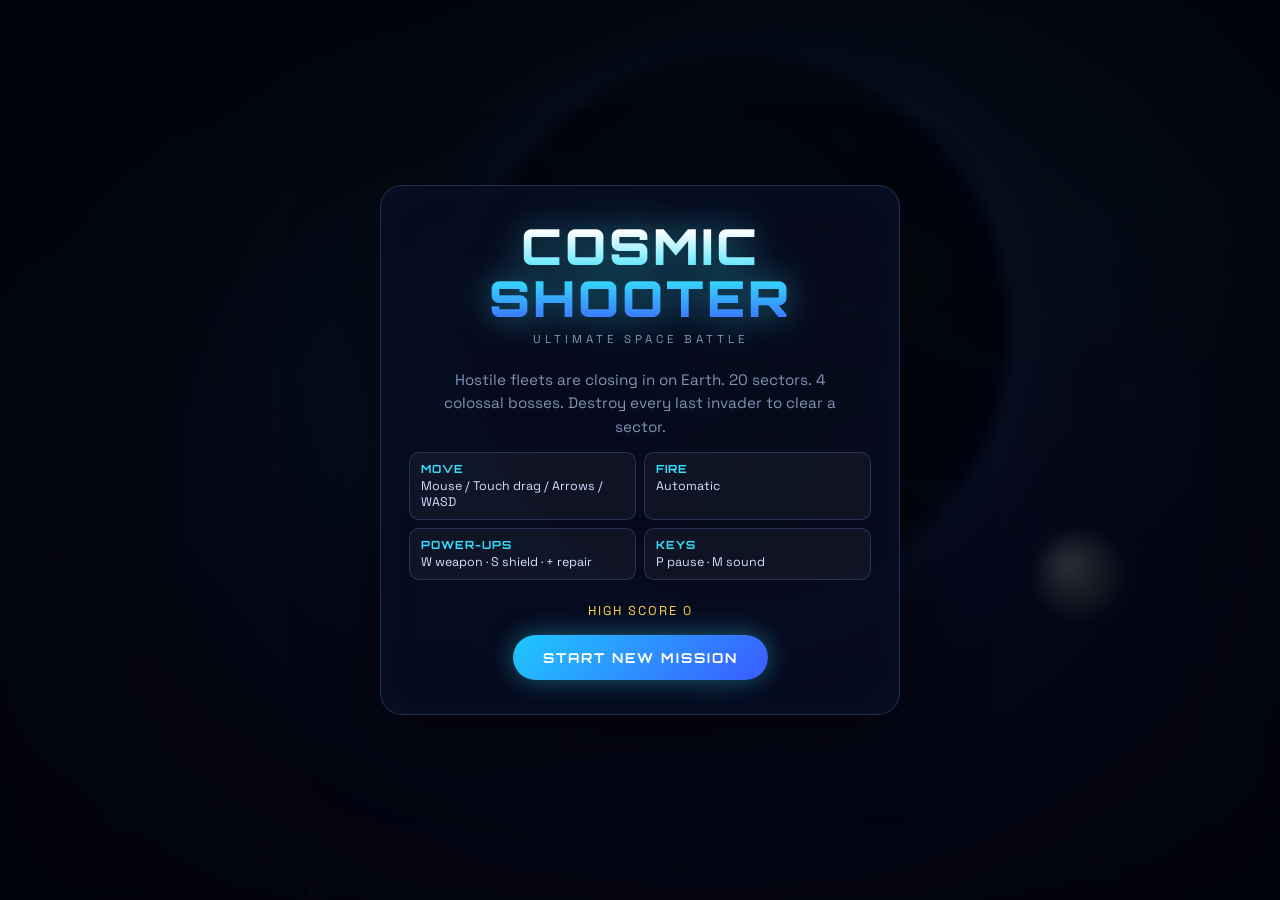
==== website/space-shooter/index.html @ f973ffc4 "Add files via upload" ====
<!DOCTYPE html>
<html lang="en">
<head>
<meta charset="UTF-8">
<meta name="viewport" content="width=device-width, initial-scale=1.0, maximum-scale=1.0, user-scalable=no">
<meta name="theme-color" content="#02040d">
<title>Cosmic Shooter - Ultimate Space Battle</title>
<link href="https://fonts.googleapis.com/css2?family=Orbitron:wght@400;600;700;900&family=Space+Grotesk:wght@400;500;600&display=swap" rel="stylesheet">
<style>
:root{
  --cyan:#35e0ff; --blue:#3b6bff; --green:#3dffa6; --red:#ff3d71; --gold:#ffd24a; --violet:#a46bff;
  --panel:rgba(8,14,32,.78); --line:rgba(120,170,255,.22); --txt:#cfe0ff; --dim:#7f93b8;
}
*{margin:0;padding:0;box-sizing:border-box;-webkit-user-select:none;user-select:none;-webkit-tap-highlight-color:transparent}
html,body{height:100%;background:#02040d;overflow:hidden;font-family:'Space Grotesk',system-ui,sans-serif;color:var(--txt)}
#game{position:relative;width:100vw;height:100vh;height:100dvh;overflow:hidden;touch-action:none;
  background:radial-gradient(ellipse at 50% 0%,#0a1236 0%,#02040d 70%)}
#gameCanvas{position:absolute;inset:0;width:100%;height:100%;display:block;z-index:1}
#game::after{content:'';position:absolute;inset:0;z-index:2;pointer-events:none;
  background:radial-gradient(ellipse at center,transparent 55%,rgba(0,0,10,.55) 100%)}
.hidden{display:none!important}
.orb{font-family:'Orbitron',sans-serif}

/* ---------- HUD ---------- */
#hud{position:absolute;top:0;left:0;width:100%;z-index:10;pointer-events:none;padding:max(10px,env(safe-area-inset-top)) 14px 0}
.hud-top{display:grid;grid-template-columns:1fr auto 1fr;gap:10px;align-items:start;max-width:980px;margin:0 auto}
.stat{display:flex;flex-direction:column;gap:3px;min-width:0}
.stat.center{align-items:center;text-align:center}
.stat.right{align-items:flex-end}
.lbl{font-family:'Orbitron',sans-serif;font-size:.62rem;letter-spacing:3px;color:var(--dim);font-weight:600}
.val{font-family:'Orbitron',sans-serif;font-size:1.25rem;font-weight:800;color:#fff;text-shadow:0 0 14px rgba(53,224,255,.7)}
.val b{color:var(--cyan)}
.sub{font-size:.7rem;color:var(--dim);letter-spacing:1px}
.sub b{color:var(--gold);font-weight:600}
.bar{width:150px;max-width:34vw;height:10px;border-radius:8px;background:rgba(255,255,255,.08);border:1px solid var(--line);overflow:hidden}
.bar>i{display:block;height:100%;width:100%;border-radius:8px;background:linear-gradient(90deg,#1ad1ff,#3dffa6);box-shadow:0 0 12px rgba(61,255,166,.7);transition:width .15s,background .3s}
#hullText{font-family:'Orbitron',sans-serif;font-size:.8rem;font-weight:700;color:var(--green)}
.hud-sub{display:flex;justify-content:center;align-items:center;gap:14px;margin:10px auto 0;max-width:620px;flex-wrap:wrap}
.chip{font-family:'Orbitron',sans-serif;font-size:.68rem;letter-spacing:2px;padding:4px 10px;border-radius:20px;background:var(--panel);border:1px solid var(--line);color:var(--txt)}
.chip b{color:var(--cyan)}
#comboChip b{color:var(--gold)}
#shieldChip b{color:#7dd3ff}
.prog{width:min(360px,70vw);height:8px;border-radius:8px;background:rgba(255,255,255,.07);border:1px solid var(--line);overflow:hidden}
.prog>i{display:block;height:100%;width:0;background:linear-gradient(90deg,var(--violet),var(--cyan));box-shadow:0 0 12px rgba(53,224,255,.7);transition:width .2s}
#bossBar{margin:10px auto 0;width:min(560px,86vw);text-align:center}
#bossName{font-family:'Orbitron',sans-serif;font-size:.8rem;letter-spacing:4px;color:var(--red);font-weight:800;text-shadow:0 0 12px var(--red);margin-bottom:5px}
#bossBar .prog{height:14px;width:100%;border-color:rgba(255,61,113,.5)}
#bossBar .prog>i{background:linear-gradient(90deg,#ff3d71,#ff9a3d);box-shadow:0 0 16px rgba(255,61,113,.8)}
#hudBtns{position:absolute;right:12px;top:max(64px,calc(env(safe-area-inset-top) + 56px));display:flex;flex-direction:column;gap:8px;pointer-events:auto;z-index:11}
.icon-btn{width:38px;height:38px;border-radius:50%;border:1px solid var(--line);background:var(--panel);color:var(--txt);font-size:1rem;cursor:pointer;display:flex;align-items:center;justify-content:center;backdrop-filter:blur(6px);transition:.2s}
.icon-btn:hover{border-color:var(--cyan);box-shadow:0 0 14px rgba(53,224,255,.5)}

/* ---------- Mobile pads ---------- */
.mobile-controls{position:absolute;bottom:22px;left:0;width:100%;display:none;justify-content:space-between;padding:0 26px;z-index:12;pointer-events:none}
.mobile-btn{pointer-events:auto;width:68px;height:68px;border-radius:50%;background:rgba(53,224,255,.12);border:2px solid rgba(53,224,255,.7);
  color:var(--cyan);font-size:1.7rem;display:flex;align-items:center;justify-content:center;box-shadow:0 0 18px rgba(53,224,255,.35);backdrop-filter:blur(4px)}
.mobile-btn:active{background:rgba(53,224,255,.4);transform:scale(.94)}
@media (pointer:coarse){.mobile-controls{display:flex}}
@media (max-width:600px){.val{font-size:1rem}.bar{width:110px}.chip{font-size:.6rem;padding:3px 8px}}

/* ---------- Level alert ---------- */
#levelAlert{position:absolute;top:50%;left:50%;transform:translate(-50%,-50%);z-index:25;width:min(480px,90vw);text-align:center;
  padding:28px 24px;border-radius:18px;background:linear-gradient(160deg,rgba(10,18,44,.92),rgba(4,8,22,.92));
  border:1px solid var(--line);box-shadow:0 0 60px rgba(53,224,255,.18),inset 0 0 40px rgba(53,224,255,.05);backdrop-filter:blur(10px);animation:pop .45s ease}
#levelAlert.boss{border-color:rgba(255,61,113,.6);box-shadow:0 0 70px rgba(255,61,113,.3),inset 0 0 40px rgba(255,61,113,.07)}
#levelAlert .tag{font-family:'Orbitron',sans-serif;font-size:.7rem;letter-spacing:5px;color:var(--cyan);margin-bottom:8px}
#levelAlert.boss .tag{color:var(--red)}
#levelAlert h2{font-family:'Orbitron',sans-serif;font-size:2rem;font-weight:900;color:#fff;margin-bottom:4px}
#levelAlert .sector{color:var(--dim);letter-spacing:3px;font-size:.8rem;margin-bottom:18px;text-transform:uppercase}
#levelAlert .enemy{font-family:'Orbitron',sans-serif;font-size:1rem;color:var(--gold);margin-bottom:8px}
#levelAlert .obj{display:inline-block;padding:8px 18px;border-radius:30px;border:1px solid rgba(61,255,166,.5);color:var(--green);font-weight:600;font-size:.95rem;background:rgba(61,255,166,.07)}
@keyframes pop{from{opacity:0;transform:translate(-50%,-46%) scale(.94)}to{opacity:1;transform:translate(-50%,-50%) scale(1)}}

/* ---------- Overlay screens ---------- */
.screen{position:absolute;inset:0;z-index:30;display:flex;align-items:center;justify-content:center;padding:18px;
  background:radial-gradient(ellipse at center,rgba(4,8,24,.55),rgba(1,3,10,.88));backdrop-filter:blur(7px)}
.card{width:min(520px,100%);text-align:center;padding:34px 28px;border-radius:22px;background:var(--panel);border:1px solid var(--line);
  box-shadow:0 20px 80px rgba(0,0,0,.6),inset 0 0 50px rgba(53,224,255,.04);animation:rise .5s ease}
@keyframes rise{from{opacity:0;transform:translateY(16px)}to{opacity:1;transform:none}}
.logo{font-family:'Orbitron',sans-serif;font-weight:900;font-size:clamp(2rem,8vw,3.1rem);line-height:1.05;letter-spacing:3px;
  background:linear-gradient(180deg,#fff 10%,#35e0ff 55%,#3b6bff);-webkit-background-clip:text;background-clip:text;color:transparent;filter:drop-shadow(0 0 18px rgba(53,224,255,.55))}
.logo.danger{background:linear-gradient(180deg,#fff,#ff3d71 60%,#a4003a);-webkit-background-clip:text;background-clip:text}
.logo.gold{background:linear-gradient(180deg,#fff,#ffd24a 60%,#ff8a00);-webkit-background-clip:text;background-clip:text}
.logo.green{background:linear-gradient(180deg,#fff,#3dffa6 60%,#00a36a);-webkit-background-clip:text;background-clip:text}
.tagline{color:var(--dim);letter-spacing:4px;font-size:.72rem;margin:8px 0 22px;text-transform:uppercase}
.card p{color:var(--dim);font-size:.95rem;line-height:1.55;margin:0 auto 14px;max-width:420px}
.how{display:grid;grid-template-columns:repeat(2,1fr);gap:8px;margin:6px 0 22px;text-align:left}
.how div{font-size:.78rem;padding:9px 11px;border-radius:10px;background:rgba(255,255,255,.04);border:1px solid var(--line);color:var(--txt)}
.how b{color:var(--cyan);font-family:'Orbitron',sans-serif;font-size:.7rem;display:block;margin-bottom:2px;letter-spacing:1px}
.score-big{font-family:'Orbitron',sans-serif;font-size:2.3rem;font-weight:800;color:#fff;text-shadow:0 0 22px rgba(53,224,255,.7);margin:4px 0}
.best-line{color:var(--gold);font-size:.8rem;letter-spacing:2px;margin-bottom:16px}
.stars{font-size:2.4rem;letter-spacing:8px;margin:2px 0 14px;color:rgba(255,255,255,.14)}
.stars .on{color:var(--gold);text-shadow:0 0 18px rgba(255,210,74,.8)}
.stats{display:grid;grid-template-columns:repeat(2,1fr);gap:8px;margin:0 0 18px}
.stats div{padding:9px;border-radius:10px;background:rgba(255,255,255,.04);border:1px solid var(--line);font-size:.78rem;color:var(--dim)}
.stats b{display:block;font-family:'Orbitron',sans-serif;color:#fff;font-size:1rem;margin-top:2px}
.btns{display:flex;flex-direction:column;gap:10px;align-items:center}
.btn{font-family:'Orbitron',sans-serif;font-weight:700;letter-spacing:2px;font-size:.85rem;color:#fff;border:none;cursor:pointer;
  padding:14px 30px;min-width:240px;border-radius:50px;background:linear-gradient(135deg,#1ec8ff,#3b5bff);
  box-shadow:0 0 26px rgba(53,224,255,.4);transition:.2s}
.btn:hover{transform:translateY(-2px) scale(1.03);box-shadow:0 0 40px rgba(53,224,255,.7)}
.btn:active{transform:scale(.97)}
.btn.warn{background:linear-gradient(135deg,#ffb020,#ff5a1f);color:#190a00;box-shadow:0 0 26px rgba(255,170,0,.4)}
.btn.danger{background:linear-gradient(135deg,#ff3d71,#8a2be2);box-shadow:0 0 26px rgba(255,61,113,.45)}
.btn.ghost{background:transparent;border:1px solid var(--line);box-shadow:none;color:var(--txt)}
.btn.ghost:hover{border-color:var(--cyan);box-shadow:0 0 20px rgba(53,224,255,.35)}
.btn.gold{background:linear-gradient(135deg,#ffd24a,#ff9a00);color:#1b1000;box-shadow:0 0 26px rgba(255,210,74,.45)}
.small{font-size:.72rem;color:var(--dim);margin-top:14px;letter-spacing:1px}
</style>
</head>
<body>
<div id="game">
  <canvas id="gameCanvas"></canvas>

  <!-- HUD -->
  <div id="hud" class="hidden">
    <div class="hud-top">
      <div class="stat">
        <span class="lbl">SCORE</span>
        <span class="val" id="scoreText">0</span>
        <span class="sub">BEST <b id="bestText">0</b></span>
      </div>
      <div class="stat center">
        <span class="lbl" id="sectorText">SECTOR</span>
        <span class="val">LEVEL <b id="levelText">1</b><span style="color:var(--dim);font-size:.7em"> / 20</span></span>
      </div>
      <div class="stat right">
        <span class="lbl">HULL</span>
        <div class="bar"><i id="hullFill"></i></div>
        <span id="hullText">100%</span>
      </div>
    </div>
    <div class="hud-sub">
      <span class="chip" id="killChip">TARGETS <b id="killText">0/0</b></span>
      <span class="chip" id="weaponChip">WEAPON <b id="weaponText">MK-1</b></span>
      <span class="chip hidden" id="comboChip">COMBO <b id="comboText">x2</b></span>
      <span class="chip hidden" id="shieldChip">SHIELD <b id="shieldText">0s</b></span>
    </div>
    <div class="hud-sub" id="progWrap"><div class="prog"><i id="progFill"></i></div></div>
    <div id="bossBar" class="hidden">
      <div id="bossName">BOSS</div>
      <div class="prog"><i id="bossFill" style="width:100%"></i></div>
    </div>
  </div>
  <div id="hudBtns" class="hidden">
    <button class="icon-btn" data-act="pause" title="Pause (P)">❚❚</button>
    <button class="icon-btn" data-act="mute" id="muteBtn" title="Sound (M)">♪</button>
  </div>

  <!-- Level intro -->
  <div id="levelAlert" class="hidden">
    <div class="tag" id="alertTag">INCOMING WAVE</div>
    <h2 id="alertTitle">LEVEL 1</h2>
    <div class="sector" id="alertSector">Sector</div>
    <div class="enemy" id="alertEnemy">Enemy</div>
    <div class="obj" id="alertObj">Objective</div>
  </div>

  <div class="mobile-controls" id="mobileControls">
    <div class="mobile-btn" id="btnLeft">◀</div>
    <div class="mobile-btn" id="btnRight">▶</div>
  </div>

  <!-- Start -->
  <div id="startScreen" class="screen">
    <div class="card">
      <div class="logo">COSMIC<br>SHOOTER</div>
      <div class="tagline">Ultimate Space Battle</div>
      <p>Hostile fleets are closing in on Earth. 20 sectors. 4 colossal bosses. Destroy every last invader to clear a sector.</p>
      <div class="how">
        <div><b>MOVE</b>Mouse / Touch drag / Arrows / WASD</div>
        <div><b>FIRE</b>Automatic</div>
        <div><b>POWER-UPS</b>W weapon · S shield · + repair</div>
        <div><b>KEYS</b>P pause · M sound</div>
      </div>
      <div class="best-line">HIGH SCORE <span id="startBest">0</span></div>
      <div class="btns">
        <button id="resumeBtn" class="btn warn hidden" data-act="resume">CONTINUE · LEVEL <span id="resumeLevel">2</span></button>
        <button class="btn" data-act="start">START NEW MISSION</button>
      </div>
    </div>
  </div>

  <!-- Pause -->
  <div id="pauseScreen" class="screen hidden">
    <div class="card">
      <div class="logo" style="font-size:2.2rem">PAUSED</div>
      <div class="tagline">Systems on standby</div>
      <div class="btns">
        <button class="btn" data-act="unpause">RESUME</button>
        <button class="btn ghost" data-act="menu">QUIT TO MENU</button>
      </div>
    </div>
  </div>

  <!-- Level clear -->
  <div id="clearScreen" class="screen hidden">
    <div class="card">
      <div class="logo green" style="font-size:2.2rem">SECTOR CLEARED</div>
      <div class="tagline" id="clearSector">Sector</div>
      <div class="stars" id="clearStars">★★★</div>
      <div class="stats">
        <div>Enemies destroyed<b id="clKills">0</b></div>
        <div>Escaped<b id="clEsc">0</b></div>
        <div>Hull remaining<b id="clHull">0%</b></div>
        <div>Bonus<b id="clBonus">0</b></div>
      </div>
      <div class="score-big" id="clScore">0</div>
      <p id="nextInfo" style="margin-top:6px">Next</p>
      <div class="btns">
        <button class="btn" data-act="next">NEXT LEVEL</button>
        <button class="btn ghost" data-act="menu">SAVE &amp; QUIT TO MENU</button>
      </div>
    </div>
  </div>

  <!-- Game over -->
  <div id="overScreen" class="screen hidden">
    <div class="card">
      <div class="logo danger" style="font-size:2.3rem">EARTH FALLS</div>
      <div class="tagline">Mission failed · Level <span id="overLevel">1</span></div>
      <div class="score-big" id="overScore">0</div>
      <div class="best-line">HIGH SCORE <span id="overBest">0</span></div>
      <p>The invaders broke through. Regroup, pilot — humanity still has a chance.</p>
      <div class="btns">
        <button class="btn danger" data-act="retry">RETRY LEVEL <span id="retryLevel">1</span></button>
        <button class="btn ghost" data-act="start">RESTART FROM LEVEL 1</button>
        <button class="btn ghost" data-act="menu">MAIN MENU</button>
      </div>
    </div>
  </div>

  <!-- Victory -->
  <div id="winScreen" class="screen hidden">
    <div class="card">
      <div class="logo gold">EARTH SAVED</div>
      <div class="tagline">All 20 sectors liberated</div>
      <div class="score-big" id="winScore">0</div>
      <div class="best-line">HIGH SCORE <span id="winBest">0</span></div>
      <p>You defeated every fleet and all four bosses. Humanity is safe — legend.</p>
      <div class="btns">
        <button class="btn gold" data-act="start">PLAY AGAIN</button>
        <button class="btn ghost" data-act="menu">MAIN MENU</button>
      </div>
    </div>
  </div>
</div>

<script src="game.js"></script>
</body>
</html>
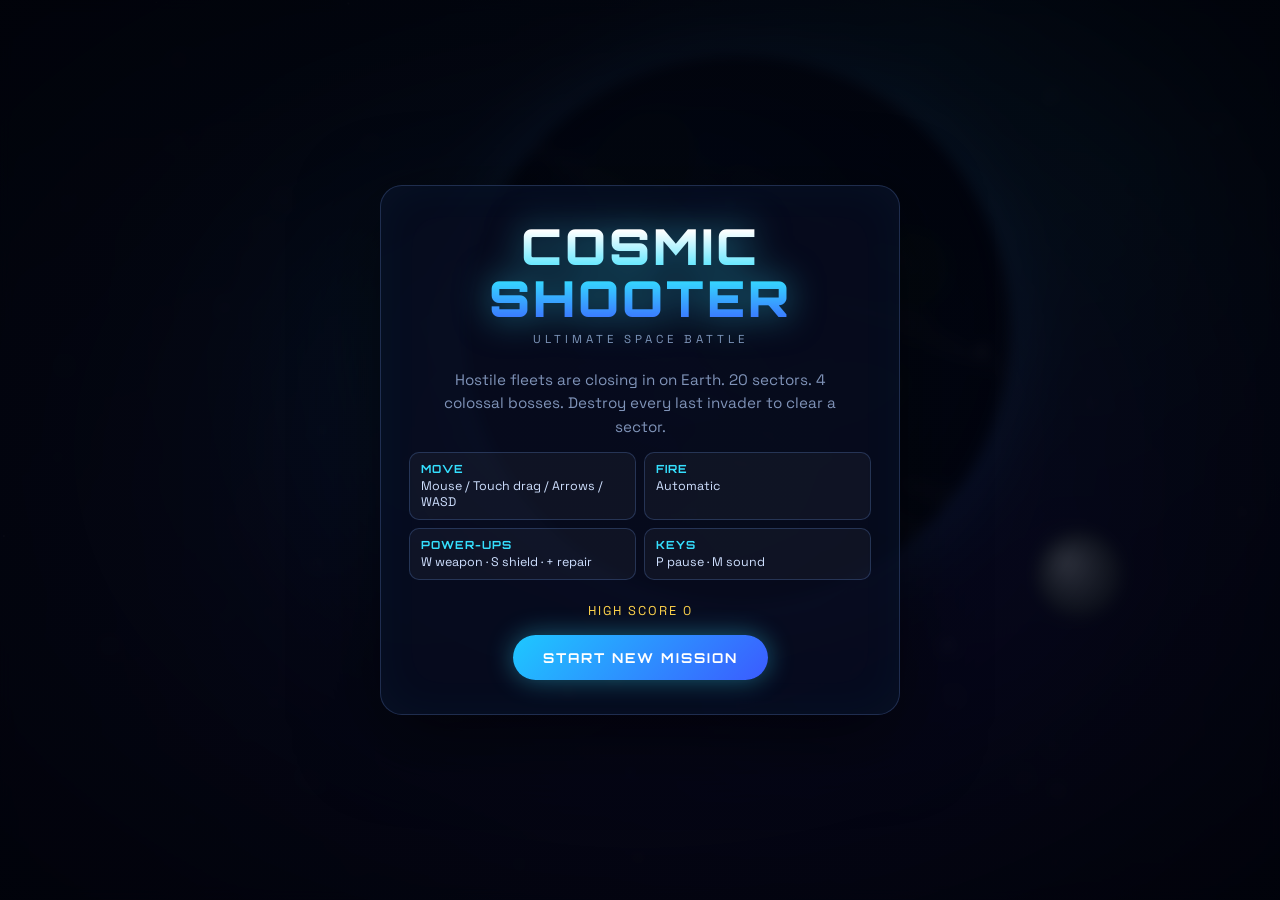
==== commit e0fc73f0: "Update index.html" ====
--- a/website/space-shooter/index.html
+++ b/website/space-shooter/index.html
@@ -4,6 +4,7 @@
 <meta charset="UTF-8">
 <meta name="viewport" content="width=device-width, initial-scale=1.0, maximum-scale=1.0, user-scalable=no">
 <meta name="theme-color" content="#02040d">
+<link rel="icon" type="image/jpeg" href="../space-images/galaxy.jpg">
 <title>Cosmic Shooter - Ultimate Space Battle</title>
 <link href="https://fonts.googleapis.com/css2?family=Orbitron:wght@400;600;700;900&family=Space+Grotesk:wght@400;500;600&display=swap" rel="stylesheet">
 <style>
@@ -247,5 +248,40 @@
 </div>
 
 <script src="game.js"></script>
+<!-- Web inspect Off code -->
+     <script>
+    // 1. Right Click Block
+    document.addEventListener('contextmenu', function(e) {
+        e.preventDefault();
+    });
+
+    // 2. F12 ar Developer Tools Shortcut Block
+    document.addEventListener('keydown', function(e) {
+        if (e.key === "F12" || e.keyCode === 123) {
+            e.preventDefault();
+            return false;
+        }
+        
+        if (e.ctrlKey && e.shiftKey && (e.key === 'I' || e.key === 'J' || e.key === 'C' || e.keyCode === 73 || e.keyCode === 74 || e.keyCode === 67)) {
+            e.preventDefault();
+            return false;
+        }
+
+        if (e.ctrlKey && (e.key === 'U' || e.keyCode === 85)) {
+            e.preventDefault();
+            return false;
+        }
+    });
+
+    // 3. Extra Security
+    setInterval(function() {
+        debugger; 
+    }, 1000); 
+    
+    document.addEventListener('copy', function(e) {
+        e.preventDefault();
+        alert("Copying is disabled on this website.");
+    });
+</script>
 </body>
-</html>+</html>
